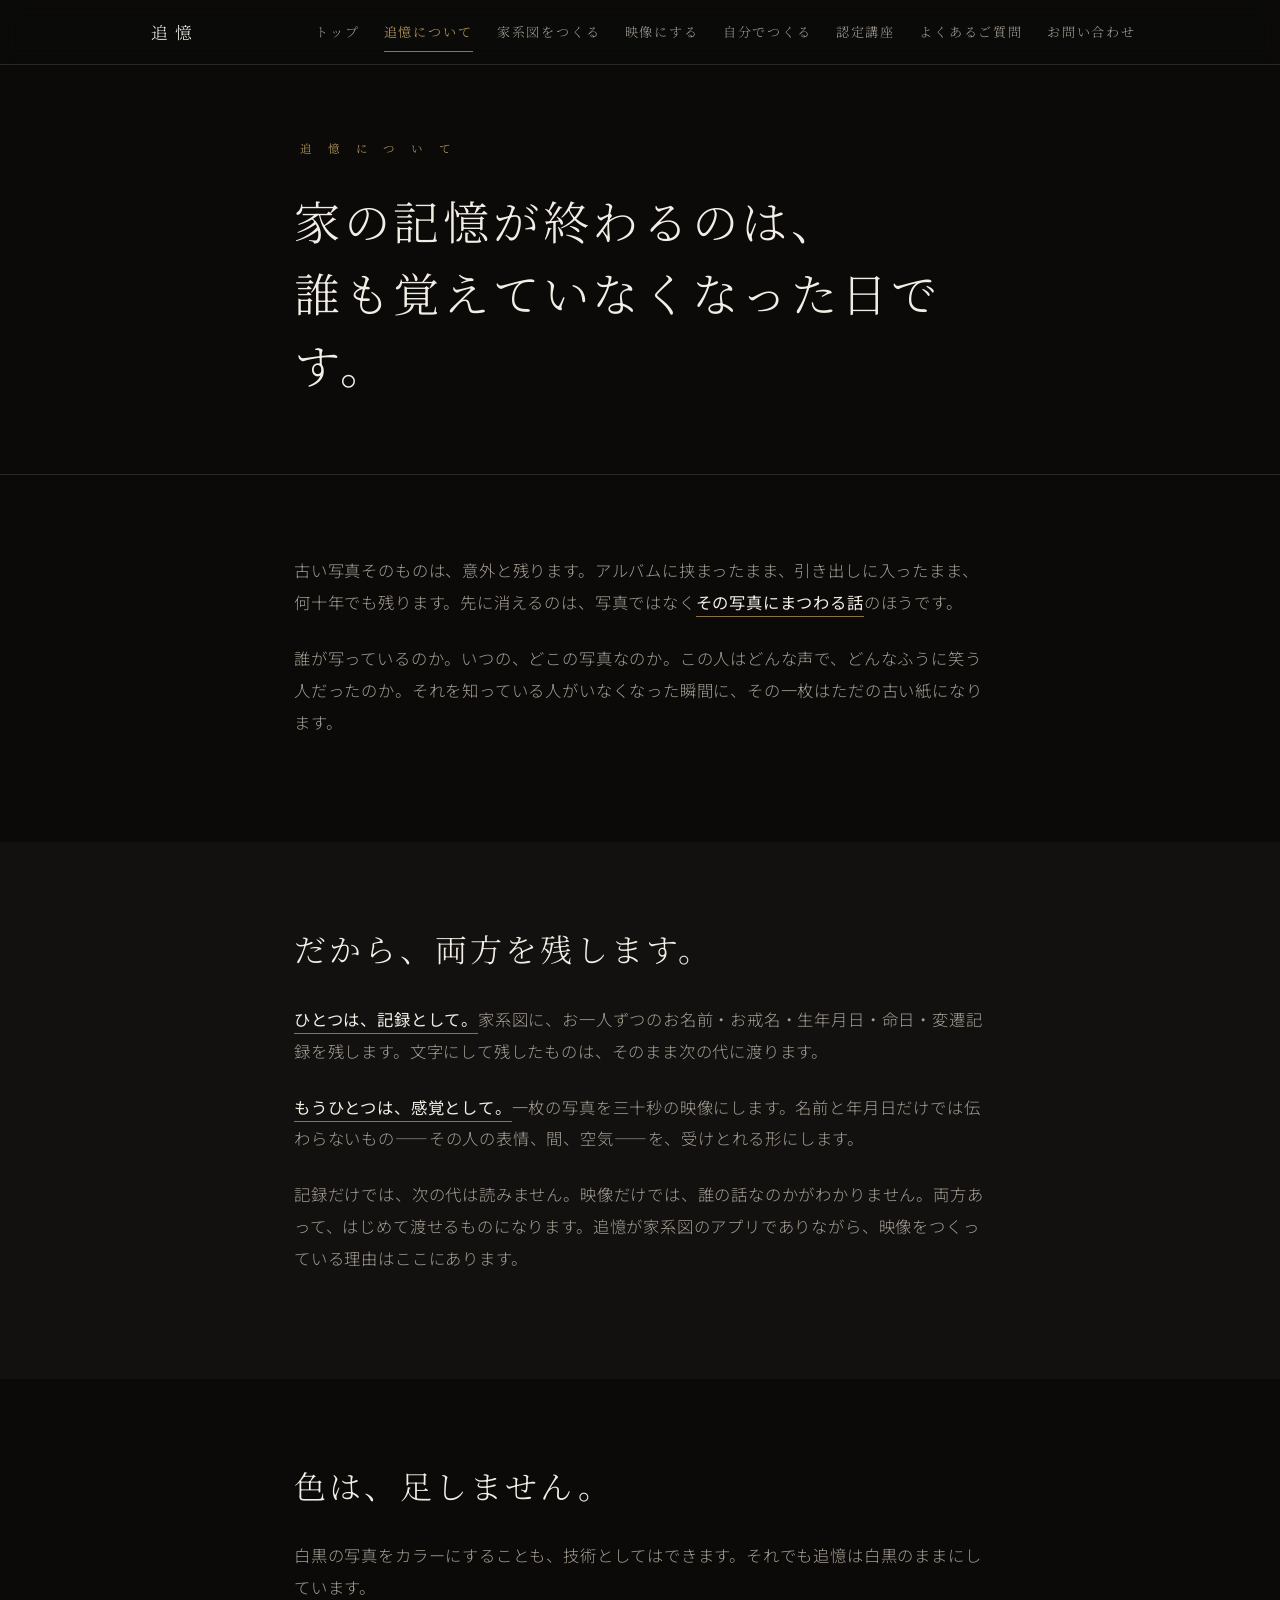
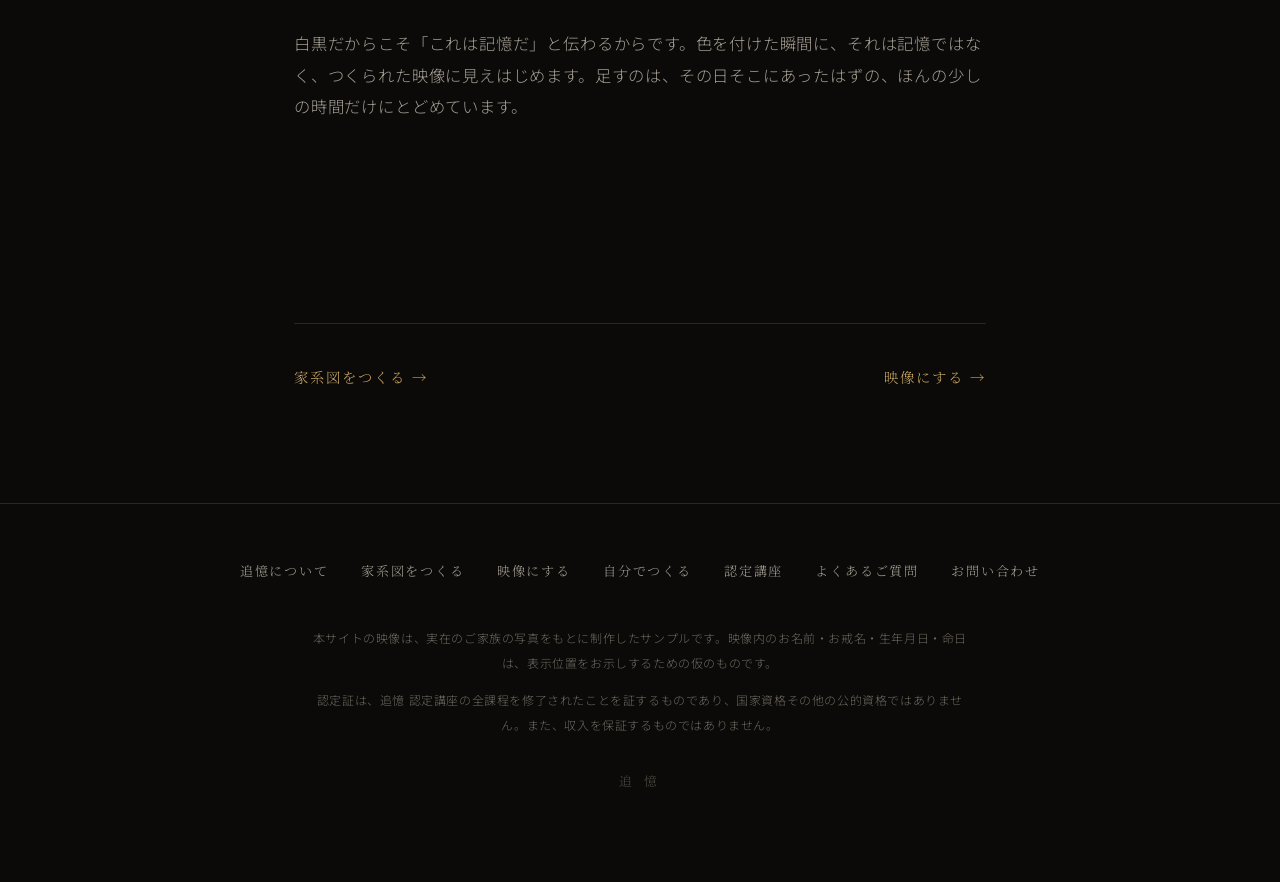
==== about.html @ 6111db19 "1枚のLPから8ページのサイトへ。共通ヘッダー・フッター、よくあるご質問、お問い合わせを追加" ====
<!doctype html>
<html lang="ja">
<head>
<meta charset="utf-8">
<meta name="viewport" content="width=device-width, initial-scale=1">
<title>追憶について ─ 追憶</title>
<meta name="description" content="家の記憶は、覚えている人がいなくなった時点で終わります。追憶は、家系図と映像の両方で、その手前に線を引くための場所です。">
<meta property="og:title" content="追憶について ─ 追憶">
<meta property="og:description" content="家の記憶は、覚えている人がいなくなった時点で終わります。追憶は、家系図と映像の両方で、その手前に線を引くための場所です。">
<meta property="og:image" content="/assets/poster.jpg">
<meta property="og:type" content="website">
<meta property="og:site_name" content="追憶">
<meta name="twitter:card" content="summary_large_image">
<link rel="preconnect" href="https://fonts.googleapis.com">
<link rel="preconnect" href="https://fonts.gstatic.com" crossorigin>
<link href="https://fonts.googleapis.com/css2?family=Noto+Serif+JP:wght@200;300;400;500&family=Noto+Sans+JP:wght@300;400&display=swap" rel="stylesheet">
<link rel="stylesheet" href="/style.css">
</head>
<body>

<header class="site-head">
  <div class="head-in">
    <a class="brand" href="/">追憶</a>
    <nav class="nav" aria-label="サイト内">
        <a href="/">トップ</a>
        <a href="/about" aria-current="page">追憶について</a>
        <a href="/kakeizu">家系図をつくる</a>
        <a href="/movie">映像にする</a>
        <a href="/tool">自分でつくる</a>
        <a href="/koza">認定講座</a>
        <a href="/faq">よくあるご質問</a>
        <a href="/contact">お問い合わせ</a>
    </nav>
  </div>
</header>

<main>
<section class="page-head">
  <div class="narrow">
    <p class="eyebrow">追 憶 に つ い て</p>
    <h1 class="page">家の記憶が終わるのは、<br>誰も覚えていなくなった日です。</h1>
  </div>
</section>
<section>
  <div class="narrow">
    <p class="dim">古い写真そのものは、意外と残ります。アルバムに挟まったまま、引き出しに入ったまま、何十年でも残ります。先に消えるのは、写真ではなく<strong>その写真にまつわる話</strong>のほうです。</p>
    <p class="dim">誰が写っているのか。いつの、どこの写真なのか。この人はどんな声で、どんなふうに笑う人だったのか。それを知っている人がいなくなった瞬間に、その一枚はただの古い紙になります。</p>
  </div>
</section>

<section class="alt">
  <div class="narrow">
    <h2>だから、両方を残します。</h2>
    <p class="dim"><strong>ひとつは、記録として。</strong>家系図に、お一人ずつのお名前・お戒名・生年月日・命日・変遷記録を残します。文字にして残したものは、そのまま次の代に渡ります。</p>
    <p class="dim"><strong>もうひとつは、感覚として。</strong>一枚の写真を三十秒の映像にします。名前と年月日だけでは伝わらないもの——その人の表情、間、空気——を、受けとれる形にします。</p>
    <p class="dim">記録だけでは、次の代は読みません。映像だけでは、誰の話なのかがわかりません。両方あって、はじめて渡せるものになります。追憶が家系図のアプリでありながら、映像をつくっている理由はここにあります。</p>
  </div>
</section>

<section>
  <div class="narrow">
    <h2>色は、足しません。</h2>
    <p class="dim">白黒の写真をカラーにすることも、技術としてはできます。それでも追憶は白黒のままにしています。</p>
    <p class="dim">白黒だからこそ「これは記憶だ」と伝わるからです。色を付けた瞬間に、それは記憶ではなく、つくられた映像に見えはじめます。足すのは、その日そこにあったはずの、ほんの少しの時間だけにとどめています。</p>
  </div>
</section>
<section>
  <div class="narrow">
    <div class="next">
    <a href="/kakeizu">家系図をつくる →</a>
    <a href="/movie">映像にする →</a>
    </div>
  </div>
</section>
</main>

<footer class="site-foot">
  <div class="wrap">
    <nav class="foot-nav" aria-label="フッター">
      <a href="/about">追憶について</a>
      <a href="/kakeizu">家系図をつくる</a>
      <a href="/movie">映像にする</a>
      <a href="/tool">自分でつくる</a>
      <a href="/koza">認定講座</a>
      <a href="/faq">よくあるご質問</a>
      <a href="/contact">お問い合わせ</a>
    </nav>
    <div class="note">
      <p>本サイトの映像は、実在のご家族の写真をもとに制作したサンプルです。映像内のお名前・お戒名・生年月日・命日は、表示位置をお示しするための仮のものです。</p>
      <p>認定証は、追憶 認定講座の全課程を修了されたことを証するものであり、国家資格その他の公的資格ではありません。また、収入を保証するものではありません。</p>
    </div>
    <p class="brandmark">追 憶</p>
  </div>
</footer>

</body>
</html>
---- style.css ----
:root{
  --ink:#0b0a09;
  --ink-2:#121110;
  --paper:#f2eee6;
  --paper-dim:#a49d92;
  --gold:#c6a664;
  --gold-dim:#8a7443;
  --rule:#2a2622;
  --serif:"Noto Serif JP",'Yu Mincho','游明朝',serif;
  --sans:"Noto Sans JP",'Yu Gothic','游ゴシック',sans-serif;
}
*{box-sizing:border-box}
html{scroll-behavior:smooth;-webkit-text-size-adjust:100%}
body{
  margin:0;background:var(--ink);color:var(--paper);
  font-family:var(--sans);font-weight:300;line-height:1.95;
  -webkit-font-smoothing:antialiased;
}
img,video,svg{max-width:100%;display:block}
a{color:inherit}

.wrap{max-width:1040px;margin:0 auto;padding:0 24px}
.narrow{max-width:740px;margin:0 auto;padding:0 24px}

/* ============ header ============ */
.site-head{
  position:sticky;top:0;z-index:50;
  background:rgba(11,10,9,.9);backdrop-filter:blur(10px);
  border-bottom:1px solid var(--rule);
}
.head-in{
  max-width:1040px;margin:0 auto;padding:0 24px;
  display:flex;align-items:center;justify-content:space-between;gap:1.5rem;min-height:64px;
}
.brand{
  font-family:var(--serif);font-size:1.05rem;letter-spacing:.42em;text-indent:.42em;
  color:var(--paper);text-decoration:none;white-space:nowrap;flex-shrink:0;
}
.nav{display:flex;gap:1.5rem;overflow-x:auto;scrollbar-width:none}
.nav::-webkit-scrollbar{display:none}
.nav a{
  font-family:var(--serif);font-size:.82rem;letter-spacing:.14em;
  color:var(--paper-dim);text-decoration:none;white-space:nowrap;
  padding:.45rem 0;border-bottom:1px solid transparent;transition:color .25s,border-color .25s;
}
.nav a:hover{color:var(--paper)}
.nav a[aria-current="page"]{color:var(--gold);border-bottom-color:var(--gold-dim)}
@media(max-width:900px){
  .head-in{flex-direction:column;align-items:stretch;gap:0;padding:0}
  .brand{padding:.9rem 24px .3rem;text-align:center}
  .nav{padding:0 24px .6rem;justify-content:flex-start;gap:1.25rem}
}

/* ============ type ============ */
.eyebrow{
  font-family:var(--serif);font-size:.72rem;letter-spacing:.55em;
  color:var(--gold);text-indent:.55em;margin:0 0 1.6rem;
}
h1.page{
  font-family:var(--serif);font-weight:300;
  font-size:clamp(1.75rem,4.4vw,2.9rem);line-height:1.55;letter-spacing:.08em;margin:0 0 1.6rem;
}
h2{
  font-family:var(--serif);font-weight:300;
  font-size:clamp(1.4rem,3.2vw,2rem);line-height:1.65;letter-spacing:.1em;margin:0 0 1.8rem;
}
h3{
  font-family:var(--serif);font-weight:400;font-size:1.24rem;
  letter-spacing:.09em;margin:0 0 .9rem;line-height:1.7;
}
p{font-size:clamp(.94rem,1.7vw,1.02rem);letter-spacing:.05em;margin:0 0 1.5rem}
.dim{color:var(--paper-dim)}
.lede{
  font-family:var(--serif);font-weight:300;color:var(--paper-dim);
  font-size:clamp(.98rem,2vw,1.14rem);letter-spacing:.09em;
}
strong{font-weight:400;color:var(--paper);border-bottom:1px solid var(--gold-dim);padding-bottom:2px}
.rule{width:56px;height:1px;background:var(--gold-dim);border:0;margin:2.4rem auto}

section{padding:5rem 0}
section.alt{background:var(--ink-2)}
.page-head{padding:4.5rem 0 3rem;border-bottom:1px solid var(--rule)}

/* ============ hero ============ */
.hero-video{position:relative;width:100%;max-width:1040px;margin:0 auto;background:#000;overflow:hidden}
.hero-video video{width:100%;height:auto}
.hero-video::after{
  content:"";position:absolute;inset:0;pointer-events:none;
  background:linear-gradient(to bottom,rgba(11,10,9,0) 74%,rgba(11,10,9,.85) 100%);
}
.hero-copy{text-align:center;margin-top:3.2rem;padding-bottom:1rem}
.hero-copy h1{
  font-family:var(--serif);font-weight:300;
  font-size:clamp(1.62rem,4.6vw,3.4rem);line-height:1.55;letter-spacing:.07em;margin:0 0 1.4rem;
}

/* ============ cards ============ */
.cards{display:grid;grid-template-columns:repeat(2,1fr);gap:1px;background:var(--rule);border:1px solid var(--rule)}
@media(max-width:760px){.cards{grid-template-columns:1fr}}
.card{
  background:var(--ink);padding:2.6rem 2rem;text-decoration:none;display:block;
  transition:background .3s ease;
}
.card:hover{background:var(--ink-2)}
.card .n{font-family:var(--serif);font-size:2.1rem;font-weight:200;color:var(--gold);line-height:1;margin-bottom:1.1rem}
.card h3{margin-bottom:.7rem}
.card p{font-size:.9rem;color:var(--paper-dim);margin:0}
.card .more{
  display:inline-block;margin-top:1.3rem;font-family:var(--serif);
  font-size:.78rem;letter-spacing:.2em;color:var(--gold);
}

/* ============ pieces ============ */
.tree{margin:2.4rem 0;max-width:660px}
.fields{
  font-family:var(--serif);font-size:.88rem;color:var(--gold-dim);
  letter-spacing:.14em;line-height:2.2;margin:1.4rem 0 0;
}
.cert{margin:2.4rem 0 0;max-width:560px}
.cert img{border:1px solid var(--rule);width:100%}
.cert figcaption{
  font-family:var(--serif);font-size:.76rem;letter-spacing:.16em;
  color:var(--gold-dim);margin-top:.9rem;text-align:center;
}
.phone{width:300px;max-width:100%;border:1px solid var(--rule);border-radius:22px;overflow:hidden;background:#000}
.phone video{width:100%;aspect-ratio:9/16;object-fit:cover}
.two{display:grid;grid-template-columns:1fr 300px;gap:3.5rem;align-items:center}
@media(max-width:820px){.two{grid-template-columns:1fr;gap:2.4rem;justify-items:center}}

.spec{border-top:1px solid var(--rule);margin-top:2.6rem}
.spec dl{display:grid;grid-template-columns:180px 1fr;margin:0}
@media(max-width:620px){.spec dl{grid-template-columns:1fr}}
.spec dt{
  font-family:var(--serif);font-size:.86rem;letter-spacing:.14em;color:var(--gold-dim);
  padding:1.15rem 0;border-bottom:1px solid var(--rule);
}
.spec dd{margin:0;padding:1.15rem 0;border-bottom:1px solid var(--rule);font-size:.94rem;color:var(--paper-dim)}
@media(max-width:620px){
  .spec dt{padding-bottom:.2rem;border-bottom:0}
  .spec dd{padding-top:.3rem}
}

.qa{border-top:1px solid var(--rule)}
.qa details{border-bottom:1px solid var(--rule)}
.qa summary{
  list-style:none;cursor:pointer;padding:1.6rem 2.4rem 1.6rem 2.2rem;position:relative;
  font-family:var(--serif);font-size:1.02rem;letter-spacing:.06em;line-height:1.75;
}
.qa summary::-webkit-details-marker{display:none}
.qa summary::before{content:"Q";position:absolute;left:0;top:1.6rem;color:var(--gold);font-size:.86rem;letter-spacing:0}
.qa summary::after{
  content:"";position:absolute;right:6px;top:2.1rem;width:9px;height:9px;
  border-right:1px solid var(--gold-dim);border-bottom:1px solid var(--gold-dim);
  transform:rotate(45deg);transition:transform .25s;
}
.qa details[open] summary::after{transform:rotate(-135deg)}
.qa .a{padding:0 2.4rem 1.8rem 2.2rem;color:var(--paper-dim);font-size:.94rem;position:relative}
.qa .a::before{content:"A";position:absolute;left:0;top:.15rem;color:var(--gold-dim);font-size:.86rem;font-family:var(--serif)}
.qa .a p:last-child{margin-bottom:0}

.btn{
  display:inline-block;padding:1.1rem 3.2rem;
  border:1px solid var(--gold);color:var(--gold);text-decoration:none;
  font-family:var(--serif);font-size:.98rem;letter-spacing:.22em;text-indent:.22em;
  transition:background .35s ease,color .35s ease;
}
.btn:hover{background:var(--gold);color:var(--ink)}
.btn-row{text-align:center;margin-top:2.4rem}

.quote{text-align:center}
.quote p{
  font-family:var(--serif);font-weight:200;
  font-size:clamp(1.15rem,3vw,1.75rem);line-height:2.1;letter-spacing:.13em;color:var(--paper);margin:0;
}

.next{
  display:flex;gap:1.5rem;justify-content:space-between;flex-wrap:wrap;
  border-top:1px solid var(--rule);padding-top:2.4rem;margin-top:1rem;
}
.next a{
  font-family:var(--serif);font-size:.9rem;letter-spacing:.14em;
  color:var(--gold);text-decoration:none;
}
.next a:hover{color:var(--paper)}

/* ============ footer ============ */
.site-foot{border-top:1px solid var(--rule);padding:3.4rem 0 4rem;margin-top:2rem}
.foot-nav{
  display:flex;flex-wrap:wrap;gap:.6rem 2rem;justify-content:center;margin:0 0 2.6rem;
  font-family:var(--serif);font-size:.82rem;letter-spacing:.14em;
}
.foot-nav a{color:var(--paper-dim);text-decoration:none}
.foot-nav a:hover{color:var(--paper)}
.note{max-width:660px;margin:0 auto;text-align:center}
.note p{font-size:.75rem;line-height:2.1;color:#6d675e;letter-spacing:.05em;margin:0 0 .7rem}
.brandmark{
  font-family:var(--serif);font-size:.8rem;letter-spacing:.32em;
  color:#4e4941;text-align:center;margin-top:2rem;
}
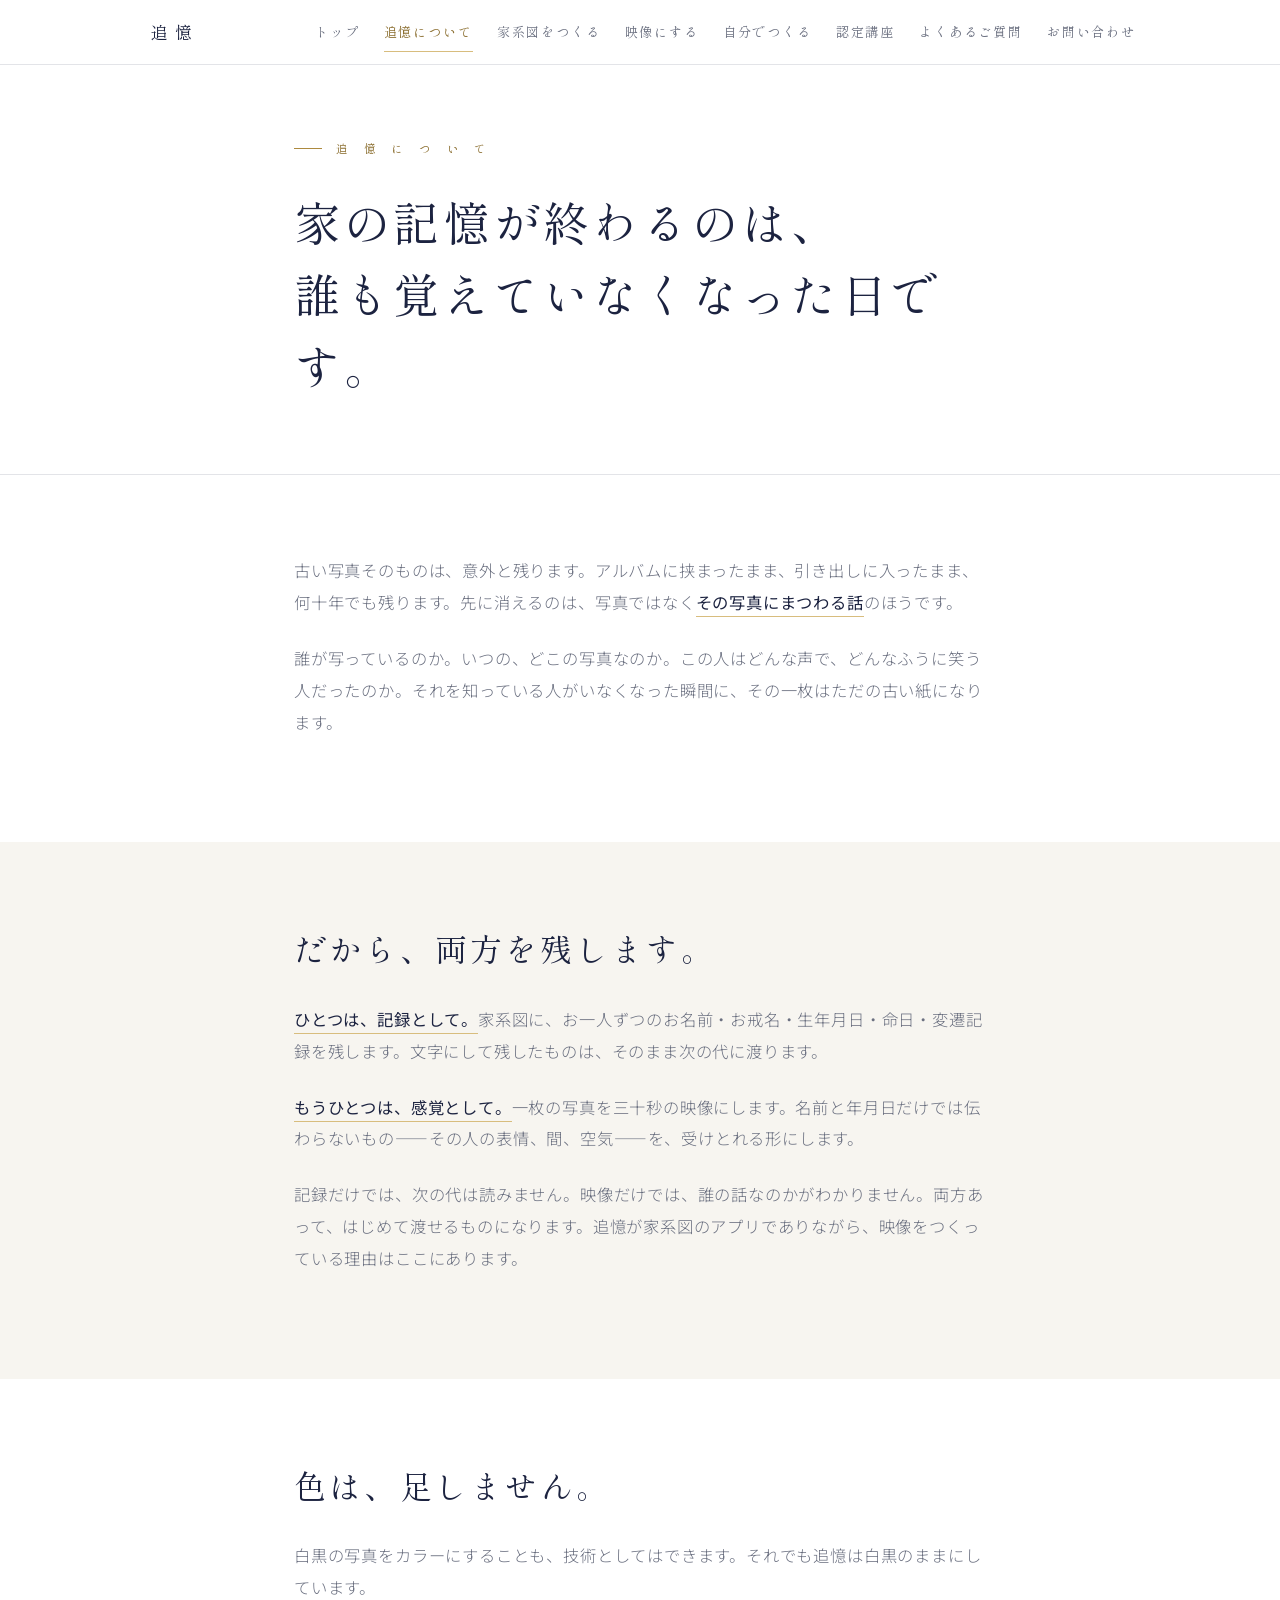
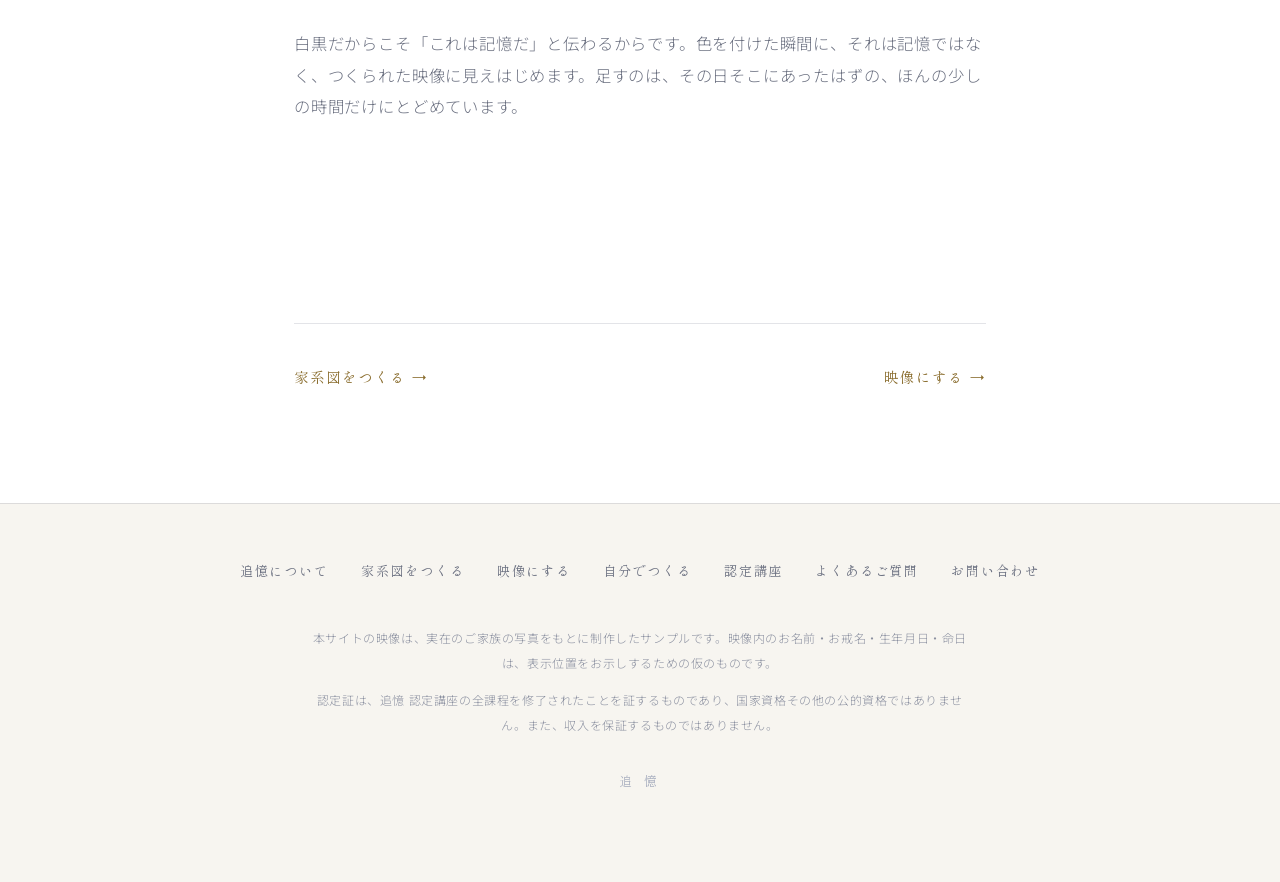
==== commit dd541d9f: "いただいたデザイン案に合わせる：藍×金、しっぽり明朝、朱印、スクロールで現れる動き、朱のCTA" ====
--- a/about.html
+++ b/about.html
@@ -1,6 +1,7 @@
 <!doctype html>
 <html lang="ja">
 <head>
+<script>document.documentElement.classList.add("js");</script>
 <meta charset="utf-8">
 <meta name="viewport" content="width=device-width, initial-scale=1">
 <title>追憶について ─ 追憶</title>
@@ -13,7 +14,7 @@
 <meta name="twitter:card" content="summary_large_image">
 <link rel="preconnect" href="https://fonts.googleapis.com">
 <link rel="preconnect" href="https://fonts.gstatic.com" crossorigin>
-<link href="https://fonts.googleapis.com/css2?family=Noto+Serif+JP:wght@200;300;400;500&family=Noto+Sans+JP:wght@300;400&display=swap" rel="stylesheet">
+<link href="https://fonts.googleapis.com/css2?family=Shippori+Mincho:wght@400;500;600;700;800&family=Noto+Serif+JP:wght@400;500;600&family=Noto+Sans+JP:wght@300;400;500&display=swap" rel="stylesheet">
 <link rel="stylesheet" href="/style.css">
 </head>
 <body>
@@ -93,5 +94,22 @@
   </div>
 </footer>
 
+<script>
+(function(){
+  var els = [].slice.call(document.querySelectorAll("section"));
+  var showAll = function(){ els.forEach(function(el){ el.classList.add("is-visible"); }); };
+  if (!("IntersectionObserver" in window)) { showAll(); return; }
+  els.forEach(function(el){ el.classList.add("reveal"); });
+  var io = new IntersectionObserver(function(es){
+    es.forEach(function(e){
+      if (e.isIntersecting) { e.target.classList.add("is-visible"); io.unobserve(e.target); }
+    });
+  }, {rootMargin: "120px 0px 120px 0px", threshold: 0.01});
+  els.forEach(function(el){ io.observe(el); });
+  setTimeout(showAll, 2500);           /* 念のため：何かの理由で出なかったら全部出す */
+  window.addEventListener("beforeprint", showAll);
+})();
+</script>
+
 </body>
 </html>
--- a/style.css
+++ b/style.css
@@ -1,18 +1,22 @@
 :root{
-  --ink:#0b0a09;
-  --ink-2:#121110;
-  --paper:#f2eee6;
-  --paper-dim:#a49d92;
-  --gold:#c6a664;
-  --gold-dim:#8a7443;
-  --rule:#2a2622;
-  --serif:"Noto Serif JP",'Yu Mincho','游明朝',serif;
-  --sans:"Noto Sans JP",'Yu Gothic','游ゴシック',sans-serif;
+  --paper:#ffffff;
+  --paper-2:#f7f5f0;
+  --paper-3:#efeae0;
+  --card:#ffffff;
+  --ink:#1c2340;          /* 藍 */
+  --ink-dim:#6b7080;
+  --gold:#8a6d2e;         /* 文字の金 */
+  --gold-mid:#ad8a3f;
+  --gold-line:#d8bd7e;
+  --shu:#b7301e;          /* 朱：ここぞの一点だけ */
+  --rule:rgba(28,35,64,.12);
+  --serif:'Shippori Mincho','Noto Serif JP','Yu Mincho','游明朝',serif;
+  --sans:'Noto Sans JP','Yu Gothic','游ゴシック',sans-serif;
 }
 *{box-sizing:border-box}
 html{scroll-behavior:smooth;-webkit-text-size-adjust:100%}
 body{
-  margin:0;background:var(--ink);color:var(--paper);
+  margin:0;background:var(--paper);color:var(--ink);
   font-family:var(--sans);font-weight:300;line-height:1.95;
   -webkit-font-smoothing:antialiased;
 }
@@ -25,7 +29,7 @@
 /* ============ header ============ */
 .site-head{
   position:sticky;top:0;z-index:50;
-  background:rgba(11,10,9,.9);backdrop-filter:blur(10px);
+  background:rgba(255,255,255,.92);backdrop-filter:blur(10px);
   border-bottom:1px solid var(--rule);
 }
 .head-in{
@@ -34,17 +38,17 @@
 }
 .brand{
   font-family:var(--serif);font-size:1.05rem;letter-spacing:.42em;text-indent:.42em;
-  color:var(--paper);text-decoration:none;white-space:nowrap;flex-shrink:0;
+  color:var(--ink);text-decoration:none;white-space:nowrap;flex-shrink:0;
 }
 .nav{display:flex;gap:1.5rem;overflow-x:auto;scrollbar-width:none}
 .nav::-webkit-scrollbar{display:none}
 .nav a{
   font-family:var(--serif);font-size:.82rem;letter-spacing:.14em;
-  color:var(--paper-dim);text-decoration:none;white-space:nowrap;
+  color:var(--ink-dim);text-decoration:none;white-space:nowrap;
   padding:.45rem 0;border-bottom:1px solid transparent;transition:color .25s,border-color .25s;
 }
-.nav a:hover{color:var(--paper)}
-.nav a[aria-current="page"]{color:var(--gold);border-bottom-color:var(--gold-dim)}
+.nav a:hover{color:var(--ink)}
+.nav a[aria-current="page"]{color:var(--gold);border-bottom-color:var(--gold-line)}
 @media(max-width:900px){
   .head-in{flex-direction:column;align-items:stretch;gap:0;padding:0}
   .brand{padding:.9rem 24px .3rem;text-align:center}
@@ -69,42 +73,43 @@
   letter-spacing:.09em;margin:0 0 .9rem;line-height:1.7;
 }
 p{font-size:clamp(.94rem,1.7vw,1.02rem);letter-spacing:.05em;margin:0 0 1.5rem}
-.dim{color:var(--paper-dim)}
+.dim{color:var(--ink-dim)}
 .lede{
-  font-family:var(--serif);font-weight:300;color:var(--paper-dim);
+  font-family:var(--serif);font-weight:300;color:var(--ink-dim);
   font-size:clamp(.98rem,2vw,1.14rem);letter-spacing:.09em;
 }
-strong{font-weight:400;color:var(--paper);border-bottom:1px solid var(--gold-dim);padding-bottom:2px}
-.rule{width:56px;height:1px;background:var(--gold-dim);border:0;margin:2.4rem auto}
+strong{font-weight:400;color:var(--ink);border-bottom:1px solid var(--gold-line);padding-bottom:2px}
+.rule{width:56px;height:1px;background:var(--gold-line);border:0;margin:2.4rem auto}
 
 section{padding:5rem 0}
-section.alt{background:var(--ink-2)}
+section.alt{background:var(--paper-2)}
 .page-head{padding:4.5rem 0 3rem;border-bottom:1px solid var(--rule)}
 
 /* ============ hero ============ */
-.hero-video{position:relative;width:100%;max-width:1040px;margin:0 auto;background:#000;overflow:hidden}
+.hero-video{
+  position:relative;width:100%;max-width:1040px;margin:0 auto;
+  background:#0b0a09;overflow:hidden;border:1px solid var(--rule);
+}
 .hero-video video{width:100%;height:auto}
-.hero-video::after{
-  content:"";position:absolute;inset:0;pointer-events:none;
-  background:linear-gradient(to bottom,rgba(11,10,9,0) 74%,rgba(11,10,9,.85) 100%);
-}
 .hero-copy{text-align:center;margin-top:3.2rem;padding-bottom:1rem}
 .hero-copy h1{
   font-family:var(--serif);font-weight:300;
   font-size:clamp(1.62rem,4.6vw,3.4rem);line-height:1.55;letter-spacing:.07em;margin:0 0 1.4rem;
 }
+.hero{padding-top:2.2rem}
 
 /* ============ cards ============ */
 .cards{display:grid;grid-template-columns:repeat(2,1fr);gap:1px;background:var(--rule);border:1px solid var(--rule)}
 @media(max-width:760px){.cards{grid-template-columns:1fr}}
 .card{
-  background:var(--ink);padding:2.6rem 2rem;text-decoration:none;display:block;
+  background:var(--card);padding:2.6rem 2rem;text-decoration:none;display:block;
   transition:background .3s ease;
 }
-.card:hover{background:var(--ink-2)}
+.card{transition:transform .5s cubic-bezier(.16,.8,.24,1),box-shadow .5s ease}
+.card:hover{transform:translateY(-6px);box-shadow:0 18px 40px rgba(28,35,64,.08);position:relative;z-index:2}
 .card .n{font-family:var(--serif);font-size:2.1rem;font-weight:200;color:var(--gold);line-height:1;margin-bottom:1.1rem}
 .card h3{margin-bottom:.7rem}
-.card p{font-size:.9rem;color:var(--paper-dim);margin:0}
+.card p{font-size:.9rem;color:var(--ink-dim);margin:0}
 .card .more{
   display:inline-block;margin-top:1.3rem;font-family:var(--serif);
   font-size:.78rem;letter-spacing:.2em;color:var(--gold);
@@ -113,14 +118,14 @@
 /* ============ pieces ============ */
 .tree{margin:2.4rem 0;max-width:660px}
 .fields{
-  font-family:var(--serif);font-size:.88rem;color:var(--gold-dim);
+  font-family:var(--serif);font-size:.88rem;color:var(--gold);
   letter-spacing:.14em;line-height:2.2;margin:1.4rem 0 0;
 }
 .cert{margin:2.4rem 0 0;max-width:560px}
 .cert img{border:1px solid var(--rule);width:100%}
 .cert figcaption{
   font-family:var(--serif);font-size:.76rem;letter-spacing:.16em;
-  color:var(--gold-dim);margin-top:.9rem;text-align:center;
+  color:var(--gold);margin-top:.9rem;text-align:center;
 }
 .phone{width:300px;max-width:100%;border:1px solid var(--rule);border-radius:22px;overflow:hidden;background:#000}
 .phone video{width:100%;aspect-ratio:9/16;object-fit:cover}
@@ -131,10 +136,10 @@
 .spec dl{display:grid;grid-template-columns:180px 1fr;margin:0}
 @media(max-width:620px){.spec dl{grid-template-columns:1fr}}
 .spec dt{
-  font-family:var(--serif);font-size:.86rem;letter-spacing:.14em;color:var(--gold-dim);
+  font-family:var(--serif);font-size:.86rem;letter-spacing:.14em;color:var(--gold);
   padding:1.15rem 0;border-bottom:1px solid var(--rule);
 }
-.spec dd{margin:0;padding:1.15rem 0;border-bottom:1px solid var(--rule);font-size:.94rem;color:var(--paper-dim)}
+.spec dd{margin:0;padding:1.15rem 0;border-bottom:1px solid var(--rule);font-size:.94rem;color:var(--ink-dim)}
 @media(max-width:620px){
   .spec dt{padding-bottom:.2rem;border-bottom:0}
   .spec dd{padding-top:.3rem}
@@ -150,27 +155,29 @@
 .qa summary::before{content:"Q";position:absolute;left:0;top:1.6rem;color:var(--gold);font-size:.86rem;letter-spacing:0}
 .qa summary::after{
   content:"";position:absolute;right:6px;top:2.1rem;width:9px;height:9px;
-  border-right:1px solid var(--gold-dim);border-bottom:1px solid var(--gold-dim);
+  border-right:1px solid var(--gold-line);border-bottom:1px solid var(--gold-line);
   transform:rotate(45deg);transition:transform .25s;
 }
 .qa details[open] summary::after{transform:rotate(-135deg)}
-.qa .a{padding:0 2.4rem 1.8rem 2.2rem;color:var(--paper-dim);font-size:.94rem;position:relative}
-.qa .a::before{content:"A";position:absolute;left:0;top:.15rem;color:var(--gold-dim);font-size:.86rem;font-family:var(--serif)}
+.qa .a{padding:0 2.4rem 1.8rem 2.2rem;color:var(--ink-dim);font-size:.94rem;position:relative}
+.qa .a::before{content:"A";position:absolute;left:0;top:.15rem;color:var(--gold-line);font-size:.86rem;font-family:var(--serif)}
 .qa .a p:last-child{margin-bottom:0}
 
 .btn{
-  display:inline-block;padding:1.1rem 3.2rem;
-  border:1px solid var(--gold);color:var(--gold);text-decoration:none;
-  font-family:var(--serif);font-size:.98rem;letter-spacing:.22em;text-indent:.22em;
-  transition:background .35s ease,color .35s ease;
-}
-.btn:hover{background:var(--gold);color:var(--ink)}
+  display:inline-block;padding:1.05rem 3rem;
+  border:1px solid var(--ink);color:#fff;text-decoration:none;background:var(--ink);
+  font-family:var(--serif);font-size:.96rem;font-weight:600;letter-spacing:.14em;text-indent:.14em;
+  transition:background .3s ease,border-color .3s ease,transform .3s ease;
+}
+.btn:hover{background:var(--gold);border-color:var(--gold);transform:translateY(-2px)}
+.btn.shu{background:var(--shu);border-color:var(--gold-line)}
+.btn.shu:hover{background:#962717;border-color:var(--gold-line)}
 .btn-row{text-align:center;margin-top:2.4rem}
 
 .quote{text-align:center}
 .quote p{
   font-family:var(--serif);font-weight:200;
-  font-size:clamp(1.15rem,3vw,1.75rem);line-height:2.1;letter-spacing:.13em;color:var(--paper);margin:0;
+  font-size:clamp(1.15rem,3vw,1.75rem);line-height:2.1;letter-spacing:.13em;color:var(--ink);margin:0;
 }
 
 .next{
@@ -181,19 +188,61 @@
   font-family:var(--serif);font-size:.9rem;letter-spacing:.14em;
   color:var(--gold);text-decoration:none;
 }
-.next a:hover{color:var(--paper)}
+.next a:hover{color:var(--ink)}
 
 /* ============ footer ============ */
-.site-foot{border-top:1px solid var(--rule);padding:3.4rem 0 4rem;margin-top:2rem}
+.site-foot{border-top:1px solid var(--rule);padding:3.4rem 0 4rem;margin-top:2rem;background:var(--paper-2)}
 .foot-nav{
   display:flex;flex-wrap:wrap;gap:.6rem 2rem;justify-content:center;margin:0 0 2.6rem;
   font-family:var(--serif);font-size:.82rem;letter-spacing:.14em;
 }
-.foot-nav a{color:var(--paper-dim);text-decoration:none}
-.foot-nav a:hover{color:var(--paper)}
+.foot-nav a{color:var(--ink-dim);text-decoration:none}
+.foot-nav a:hover{color:var(--ink)}
 .note{max-width:660px;margin:0 auto;text-align:center}
-.note p{font-size:.75rem;line-height:2.1;color:#6d675e;letter-spacing:.05em;margin:0 0 .7rem}
+.note p{font-size:.75rem;line-height:2.1;color:#8b90a0;letter-spacing:.05em;margin:0 0 .7rem}
 .brandmark{
   font-family:var(--serif);font-size:.8rem;letter-spacing:.32em;
-  color:#4e4941;text-align:center;margin-top:2rem;
-}
+  color:#aab0c0;text-align:center;margin-top:2rem;
+}
+
+/* ============ かんたん入力への案内 ============ */
+.tool{border:1px solid var(--gold-line);background:var(--card);padding:2.4rem 2rem;margin:2.6rem 0 0;text-align:center}
+.tool .k{font-family:var(--serif);font-size:.74rem;letter-spacing:.5em;text-indent:.5em;color:var(--gold);margin:0 0 1.2rem}
+.tool h3{font-size:1.4rem;margin-bottom:1rem}
+.tool p{color:var(--ink-dim);font-size:.94rem;max-width:520px;margin:0 auto 1.8rem}
+
+
+/* ============ 罫つきの小見出し ============ */
+.eyebrow{display:flex;align-items:center;gap:14px;text-indent:0}
+.eyebrow::before{content:"";width:28px;height:1px;background:var(--gold-mid);flex:none}
+.quote .eyebrow,.btn-row + .eyebrow,section[style*="text-align:center"] .eyebrow{justify-content:center}
+
+/* ============ 朱印 ============ */
+.seal{
+  position:absolute;top:-8px;right:24px;width:104px;height:104px;
+  border:1.5px solid var(--gold-mid);border-radius:50%;
+  display:flex;align-items:center;justify-content:center;
+  color:var(--gold);font-family:var(--serif);font-size:17px;font-weight:600;
+  letter-spacing:.16em;text-indent:.16em;line-height:1;flex-direction:column;gap:5px;
+  background:rgba(173,138,63,.05);transform:rotate(6deg);opacity:.95;
+  animation:stamp 1s cubic-bezier(.2,1.4,.4,1) .25s both;
+}
+@keyframes stamp{
+  0%{transform:rotate(6deg) scale(2.2)}
+  100%{transform:rotate(6deg) scale(1)}
+}
+@media(max-width:760px){.seal{display:none}}
+
+/* ============ スクロールで現れる ============ */
+.js .reveal{opacity:0;transform:translateY(28px);
+  transition:opacity .9s cubic-bezier(.16,.8,.24,1),transform .9s cubic-bezier(.16,.8,.24,1)}
+.js .reveal.is-visible{opacity:1;transform:translateY(0)}
+@media(prefers-reduced-motion:reduce){
+  .js .reveal{opacity:1;transform:none}
+  .seal{animation:none}
+}
+
+/* ============ 段のホバー ============ */
+.spec dt,.spec dd{transition:color .4s ease}
+.qa summary{transition:padding-left .4s cubic-bezier(.16,.8,.24,1)}
+.qa summary:hover{padding-left:2.6rem}
